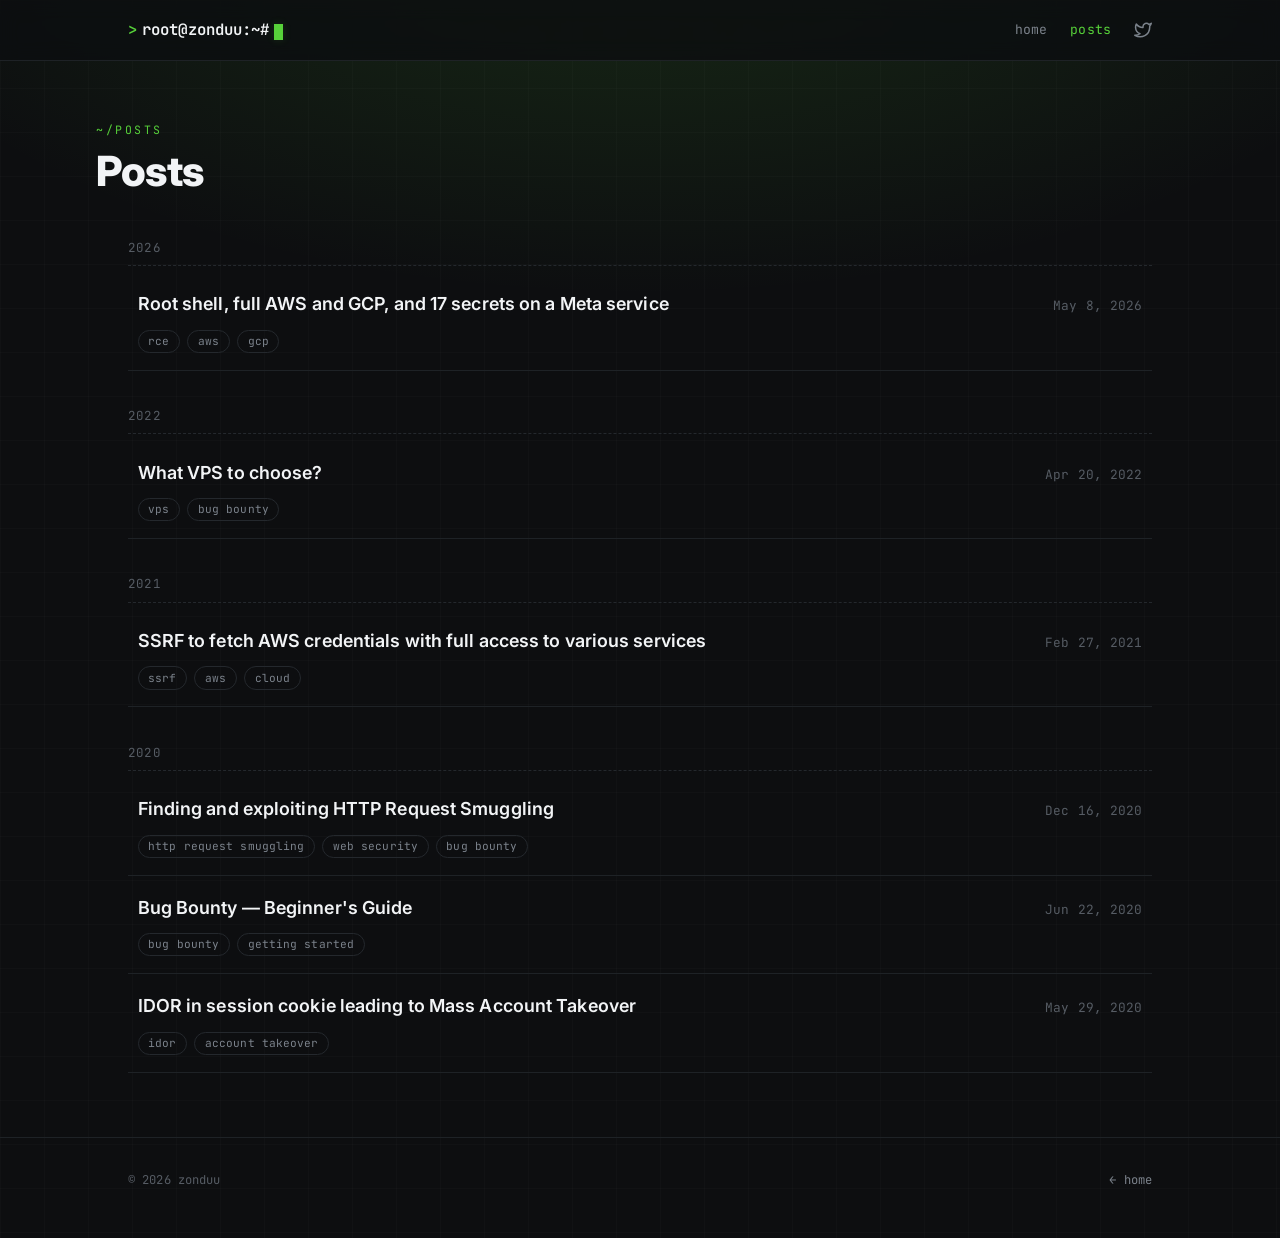
==== posts/index.html @ 7da5cb1d "Initial commit: zonduu static blog Co-Authored-By: Claude Opus 4.8 <noreply@anthropic.com>" ====
<!DOCTYPE html>
<html lang="en">
<head>
  <meta charset="UTF-8" />
  <meta name="viewport" content="width=device-width, initial-scale=1" />
  <title>Posts — zonduu</title>
  <meta name="description" content="Security write-ups by zonduu." />
  <meta name="theme-color" content="#0d0e10" />
  <link rel="icon" href="/assets/img/avatar.jpg" />
  <link rel="preconnect" href="https://fonts.googleapis.com" />
  <link rel="preconnect" href="https://fonts.gstatic.com" crossorigin />
  <link href="https://fonts.googleapis.com/css2?family=Inter:wght@400;500;600;700;800&family=JetBrains+Mono:wght@400;500;600&display=swap" rel="stylesheet" />
  <link rel="stylesheet" href="/assets/css/style.css" />
</head>
<body>
  <header class="site-header">
    <div class="wrap site-header__inner">
      <a class="logo" href="/">
        <span class="logo__prompt">&gt;</span>
        <span>root@zonduu:~#</span>
        <span class="logo__cursor" aria-hidden="true"></span>
      </a>
      <nav class="nav" aria-label="Primary">
        <a href="/">home</a>
        <a href="/posts/" aria-current="page">posts</a>
        <span class="nav__icons">
          <a href="https://twitter.com/zonduu1" target="_blank" rel="noopener" title="Twitter" aria-label="Twitter">
            <svg viewBox="0 0 24 24" fill="none" stroke="currentColor" stroke-width="2" stroke-linecap="round" stroke-linejoin="round"><path d="M23 3a10.9 10.9 0 0 1-3.14 1.53 4.48 4.48 0 0 0-7.86 3v1A10.66 10.66 0 0 1 3 4s-4 9 5 13a11.64 11.64 0 0 1-7 2c9 5 20 0 20-11.5a4.5 4.5 0 0 0-.08-.83A7.72 7.72 0 0 0 23 3z"/></svg>
          </a>
        </span>
      </nav>
    </div>
  </header>

  <main>
    <div class="wrap page-title">
      <span class="kicker">~/posts</span>
      <h1>Posts</h1>
    </div>

    <section class="wrap">
      <div class="post-year">2026</div>
      <ul class="post-list">
        <li class="post-item">
          <a class="post-item__link" href="/posts/meta-graphrag-rce/">
            <span class="post-item__title">Root shell, full AWS and GCP, and 17 secrets on a Meta service</span>
            <span class="post-item__date">May 8, 2026</span>
            <span class="post-item__tags">
              <span class="tag">rce</span>
              <span class="tag">aws</span>
              <span class="tag">gcp</span>
            </span>
          </a>
        </li>
      </ul>

      <div class="post-year">2022</div>
      <ul class="post-list">
        <li class="post-item">
          <a class="post-item__link" href="/posts/what-vps-to-choose/">
            <span class="post-item__title">What VPS to choose?</span>
            <span class="post-item__date">Apr 20, 2022</span>
            <span class="post-item__tags">
              <span class="tag">vps</span>
              <span class="tag">bug bounty</span>
            </span>
          </a>
        </li>
      </ul>

      <div class="post-year">2021</div>
      <ul class="post-list">
        <li class="post-item">
          <a class="post-item__link" href="/posts/ssrf-aws-credentials/">
            <span class="post-item__title">SSRF to fetch AWS credentials with full access to various services</span>
            <span class="post-item__date">Feb 27, 2021</span>
            <span class="post-item__tags">
              <span class="tag">ssrf</span>
              <span class="tag">aws</span>
              <span class="tag">cloud</span>
            </span>
          </a>
        </li>
      </ul>

      <div class="post-year">2020</div>
      <ul class="post-list">
        <li class="post-item">
          <a class="post-item__link" href="/posts/http-request-smuggling/">
            <span class="post-item__title">Finding and exploiting HTTP Request Smuggling</span>
            <span class="post-item__date">Dec 16, 2020</span>
            <span class="post-item__tags">
              <span class="tag">http request smuggling</span>
              <span class="tag">web security</span>
              <span class="tag">bug bounty</span>
            </span>
          </a>
        </li>
        <li class="post-item">
          <a class="post-item__link" href="/posts/bug-bounty-beginners-guide/">
            <span class="post-item__title">Bug Bounty — Beginner's Guide</span>
            <span class="post-item__date">Jun 22, 2020</span>
            <span class="post-item__tags">
              <span class="tag">bug bounty</span>
              <span class="tag">getting started</span>
            </span>
          </a>
        </li>
        <li class="post-item">
          <a class="post-item__link" href="/posts/idor-mass-account-takeover/">
            <span class="post-item__title">IDOR in session cookie leading to Mass Account Takeover</span>
            <span class="post-item__date">May 29, 2020</span>
            <span class="post-item__tags">
              <span class="tag">idor</span>
              <span class="tag">account takeover</span>
            </span>
          </a>
        </li>
      </ul>
    </section>
  </main>

  <footer class="site-footer">
    <div class="wrap site-footer__inner">
      <span>© <span data-year>2020</span> zonduu</span>
      <span><a href="/">← home</a></span>
    </div>
  </footer>

  <script src="/assets/js/main.js"></script>
</body>
</html>
---- assets/css/style.css ----
/* =========================================================================
   zonduu — terminal-flavored blog
   Hand-built. No framework. Edit the tokens below to reskin the whole site.
   ========================================================================= */

:root {
  /* Palette */
  --bg:            #0d0e10;
  --bg-grid:       rgba(255, 255, 255, 0.015);
  --surface:       #15171a;
  --surface-2:     #1b1e22;
  --border:        #24282d;
  --border-soft:   #1e2226;

  --text:          #c7ccd1;
  --text-dim:      #7b828b;
  --text-faint:    #565c64;
  --text-bright:   #f2f4f6;

  --accent:        #57d13a;   /* green — the original zonduu accent, refined */
  --accent-bright: #74e85a;
  --accent-dim:    #3a8f27;
  --accent-glow:   rgba(87, 209, 58, 0.16);

  /* Type */
  --font-sans: "Inter", ui-sans-serif, system-ui, -apple-system, "Segoe UI", Roboto, sans-serif;
  --font-mono: "JetBrains Mono", ui-monospace, SFMono-Regular, "SF Mono", Menlo, Consolas, monospace;

  /* Metrics */
  --measure: 68rem;         /* reading column (posts, header, footer) */
  --wide:    68rem;         /* keep everything aligned to one column */
  --radius:  10px;
  --gutter:  clamp(1.15rem, 5vw, 2rem);
}

* { box-sizing: border-box; }

html { -webkit-text-size-adjust: 100%; scroll-behavior: smooth; }
@media (prefers-reduced-motion: reduce) { html { scroll-behavior: auto; } }

body {
  margin: 0;
  background-color: var(--bg);
  background-image:
    linear-gradient(var(--bg-grid) 1px, transparent 1px),
    linear-gradient(90deg, var(--bg-grid) 1px, transparent 1px),
    radial-gradient(1200px 600px at 50% -10%, var(--accent-glow), transparent 70%);
  background-size: 44px 44px, 44px 44px, 100% 100%;
  color: var(--text);
  font-family: var(--font-sans);
  font-size: 16px;
  line-height: 1.68;
  letter-spacing: 0.1px;
  -webkit-font-smoothing: antialiased;
  text-rendering: optimizeLegibility;
  min-height: 100vh;
}

::selection { background: var(--accent); color: #05130a; }

a { color: inherit; text-decoration: none; }

:focus-visible {
  outline: 2px solid var(--accent);
  outline-offset: 3px;
  border-radius: 3px;
}

img { max-width: 100%; display: block; }

/* ---------- Layout ---------- */
.wrap {
  width: 100%;
  max-width: var(--wide);
  margin-inline: auto;
  padding-inline: var(--gutter);
}
.wrap--reading { max-width: var(--measure); }

/* ---------- Header ---------- */
.site-header {
  position: sticky;
  top: 0;
  z-index: 20;
  background: color-mix(in srgb, var(--bg) 82%, transparent);
  backdrop-filter: saturate(140%) blur(10px);
  -webkit-backdrop-filter: saturate(140%) blur(10px);
  border-bottom: 1px solid var(--border-soft);
}
.site-header__inner {
  display: flex;
  align-items: center;
  justify-content: space-between;
  gap: 1rem;
  height: 60px;
}
.logo {
  display: inline-flex;
  align-items: center;
  gap: 0.55ch;
  font-family: var(--font-mono);
  font-weight: 600;
  font-size: 0.98rem;
  color: var(--text-bright);
  white-space: nowrap;
}
.logo__prompt { color: var(--accent); }
.logo__cursor {
  display: inline-block;
  width: 9px;
  height: 1.05em;
  translate: 0 2px;
  background: var(--accent);
  box-shadow: 0 0 8px var(--accent-glow);
  animation: blink 1.15s steps(1) infinite;
}
@keyframes blink { 0%, 50% { opacity: 1; } 50.01%, 100% { opacity: 0; } }
@media (prefers-reduced-motion: reduce) { .logo__cursor { animation: none; } }

.nav { display: flex; align-items: center; gap: 1.4rem; }
.nav a {
  font-family: var(--font-mono);
  font-size: 0.82rem;
  letter-spacing: 0.3px;
  color: var(--text-dim);
  transition: color 0.15s ease;
}
.nav a:hover, .nav a[aria-current="page"] { color: var(--accent); }
.nav__icons { display: flex; gap: 0.9rem; }
.nav__icons a { color: var(--text-dim); display: grid; place-items: center; }
.nav__icons a:hover { color: var(--accent); }
.nav__icons svg { width: 18px; height: 18px; }

/* ---------- Hero (home) ---------- */
.hero {
  display: flex;
  flex-direction: column;
  align-items: center;
  text-align: center;
  padding: clamp(3rem, 9vw, 5.5rem) 0 2.5rem;
}
.hero__avatar {
  width: 148px;
  height: 148px;
  border-radius: 50%;
  object-fit: cover;
  border: 1px solid var(--border);
  box-shadow: 0 0 0 6px rgba(87, 209, 58, 0.05), 0 18px 50px -20px rgba(0,0,0,0.8);
}
.hero__name {
  margin: 1.4rem 0 0;
  font-size: clamp(2.3rem, 7vw, 3.1rem);
  font-weight: 800;
  letter-spacing: -0.03em;
  color: var(--text-bright);
  line-height: 1.05;
}
.hero__role {
  margin: 0.7rem 0 0;
  font-family: var(--font-mono);
  font-size: 0.86rem;
  letter-spacing: 0.4px;
  color: var(--text-dim);
}
.hero__role b { color: var(--accent); font-weight: 500; }
.hero__socials {
  display: flex;
  gap: 0.6rem;
  margin-top: 1.6rem;
}
.hero__socials a {
  width: 42px; height: 42px;
  display: grid; place-items: center;
  border: 1px solid var(--border);
  border-radius: var(--radius);
  color: var(--text-dim);
  background: var(--surface);
  transition: color 0.15s ease, border-color 0.15s ease, transform 0.15s ease;
}
.hero__socials a:hover {
  color: var(--accent);
  border-color: var(--accent-dim);
  transform: translateY(-2px);
}
.hero__socials svg { width: 19px; height: 19px; }
.hero__cta {
  margin-top: 2.2rem;
  font-family: var(--font-mono);
  font-size: 0.85rem;
  color: var(--text-dim);
  padding: 0.5rem 1rem;
  border: 1px solid var(--border);
  border-radius: var(--radius);
  transition: color 0.15s ease, border-color 0.15s ease;
}
.hero__cta:hover { color: var(--accent); border-color: var(--accent-dim); }
.hero__cta-prompt { color: var(--accent); }

/* ---------- Section kicker ---------- */
.kicker {
  font-family: var(--font-mono);
  font-size: 0.72rem;
  text-transform: uppercase;
  letter-spacing: 0.22em;
  color: var(--accent);
}
.section-head {
  display: flex;
  align-items: baseline;
  justify-content: space-between;
  gap: 1rem;
  margin: 2.5rem 0 0.5rem;
}
.section-head h2 {
  font-size: 1.05rem;
  font-weight: 600;
  color: var(--text-bright);
  margin: 0;
}
.section-head a {
  font-family: var(--font-mono);
  font-size: 0.78rem;
  color: var(--text-dim);
}
.section-head a:hover { color: var(--accent); }

/* ---------- Post list ---------- */
.post-year {
  font-family: var(--font-mono);
  font-size: 0.78rem;
  color: var(--text-faint);
  letter-spacing: 0.1em;
  margin: 2.2rem 0 0.4rem;
  padding-bottom: 0.4rem;
  border-bottom: 1px dashed var(--border);
}
.post-list { list-style: none; margin: 0; padding: 0; }
.post-item { border-bottom: 1px solid var(--border-soft); }
.post-item__link {
  display: grid;
  grid-template-columns: 1fr auto;
  align-items: baseline;
  gap: 0.5rem 1.5rem;
  padding: 1.05rem 0.6rem;
  border-radius: var(--radius);
  transition: background 0.15s ease, padding-left 0.15s ease;
}
.post-item__link:hover {
  background: var(--surface);
  padding-left: 1rem;
}
.post-item__title {
  font-size: 1.12rem;
  font-weight: 600;
  color: var(--text-bright);
  transition: color 0.15s ease;
}
.post-item__link:hover .post-item__title { color: var(--accent); }
.post-item__ext { color: var(--text-faint); font-weight: 400; font-size: 0.85em; }
.post-item__date {
  font-family: var(--font-mono);
  font-size: 0.8rem;
  color: var(--text-faint);
  white-space: nowrap;
}
.post-item__tags {
  grid-column: 1 / -1;
  display: flex;
  flex-wrap: wrap;
  gap: 0.45rem;
  margin-top: 0.15rem;
}
.tag {
  font-family: var(--font-mono);
  font-size: 0.7rem;
  color: var(--text-dim);
  border: 1px solid var(--border);
  border-radius: 999px;
  padding: 0.08rem 0.6rem;
}

/* ---------- Page title block ---------- */
.page-title {
  padding: clamp(2.2rem, 6vw, 3.4rem) 0 0.5rem;
}
.page-title h1 {
  font-size: clamp(1.9rem, 5vw, 2.6rem);
  font-weight: 800;
  letter-spacing: -0.02em;
  line-height: 1.1;
  color: var(--text-bright);
  margin: 0.4rem 0 0;
}

/* ---------- Article ---------- */
.post-meta {
  display: flex;
  flex-wrap: wrap;
  align-items: center;
  gap: 0.4rem 0.9rem;
  font-family: var(--font-mono);
  font-size: 0.8rem;
  color: var(--text-faint);
  margin-top: 1rem;
}
.post-meta .dot { color: var(--accent); }
.back-link {
  display: inline-flex;
  align-items: center;
  gap: 0.5ch;
  font-family: var(--font-mono);
  font-size: 0.8rem;
  color: var(--text-dim);
}
.back-link:hover { color: var(--accent); }

.prose { margin-top: 2rem; padding-bottom: 2rem; }
.prose > * + * { margin-top: 1.25rem; }
.prose h2 {
  font-size: 1.4rem;
  font-weight: 700;
  color: var(--text-bright);
  letter-spacing: -0.01em;
  margin-top: 2.6rem;
  scroll-margin-top: 80px;
}
.prose h2::before {
  content: "# ";
  color: var(--accent);
  font-family: var(--font-mono);
  font-weight: 500;
}
.prose h3 {
  font-size: 1.15rem;
  font-weight: 600;
  color: var(--text-bright);
  margin-top: 2rem;
}
.prose a {
  color: var(--accent);
  text-decoration: underline;
  text-decoration-color: var(--accent-dim);
  text-underline-offset: 3px;
  transition: text-decoration-color 0.15s ease;
}
.prose a:hover { text-decoration-color: var(--accent); }
.prose strong { color: var(--text-bright); font-weight: 600; }
.prose ul, .prose ol { padding-left: 1.4rem; }
.prose li + li { margin-top: 0.5rem; }
.prose li::marker { color: var(--accent-dim); }

.prose blockquote {
  margin: 1.6rem 0;
  padding: 0.8rem 1.2rem;
  border-left: 3px solid var(--accent);
  background: var(--surface);
  border-radius: 0 var(--radius) var(--radius) 0;
  color: var(--text);
}
.prose blockquote p { margin: 0; }

.prose figure { margin: 1.7rem 0; }
.prose figure img,
.prose > img {
  width: 100%;
  height: auto;
  border: 1px solid var(--border);
  border-radius: var(--radius);
  background: var(--surface);
}
.prose figure figcaption {
  margin-top: 0.6rem;
  font-family: var(--font-mono);
  font-size: 0.75rem;
  color: var(--text-faint);
  text-align: center;
}
.prose ol { padding-left: 1.4rem; }
.rating {
  font-family: var(--font-mono);
  font-size: 0.82rem;
  color: var(--accent-bright);
}

/* Tables (timelines, secret lists) */
.prose .table-scroll { overflow-x: auto; margin: 1.7rem 0; }
.prose table {
  width: 100%;
  border-collapse: collapse;
  font-size: 0.9rem;
}
.prose th, .prose td {
  text-align: left;
  padding: 0.55rem 0.85rem;
  border-bottom: 1px solid var(--border);
  vertical-align: top;
}
.prose thead th {
  font-family: var(--font-mono);
  font-size: 0.68rem;
  text-transform: uppercase;
  letter-spacing: 0.1em;
  color: var(--accent);
  border-bottom: 1px solid var(--border);
}
.prose tbody td:first-child {
  font-family: var(--font-mono);
  font-size: 0.82rem;
  color: var(--text-dim);
  white-space: nowrap;
}
.prose td code { white-space: nowrap; }

/* inline code */
.prose :not(pre) > code {
  font-family: var(--font-mono);
  font-size: 0.86em;
  background: var(--surface-2);
  border: 1px solid var(--border-soft);
  border-radius: 5px;
  padding: 0.1em 0.4em;
  color: var(--accent-bright);
}

/* code blocks */
.code {
  margin: 1.7rem 0;
  border: 1px solid var(--border);
  border-radius: var(--radius);
  overflow: hidden;
  background: #0b0c0e;
}
.code__bar {
  display: flex;
  align-items: center;
  justify-content: space-between;
  padding: 0.5rem 0.9rem;
  background: var(--surface);
  border-bottom: 1px solid var(--border);
  font-family: var(--font-mono);
  font-size: 0.72rem;
  color: var(--text-faint);
  letter-spacing: 0.08em;
  text-transform: uppercase;
}
.code__dots { display: inline-flex; gap: 6px; }
.code__dots i { width: 10px; height: 10px; border-radius: 50%; background: var(--border); }
.code__copy {
  font: inherit;
  background: none;
  border: 0;
  color: var(--text-dim);
  cursor: pointer;
  letter-spacing: 0.08em;
}
.code__copy:hover { color: var(--accent); }
.code pre {
  margin: 0;
  padding: 1rem 1.1rem;
  overflow-x: auto;
  font-family: var(--font-mono);
  font-size: 0.83rem;
  line-height: 1.6;
  color: #d6dae0;
  tab-size: 2;
}
.code pre code { font-family: inherit; background: none; border: 0; padding: 0; }

.post-footer {
  margin-top: 2.5rem;
  padding-top: 1.6rem;
  border-top: 1px solid var(--border);
  display: flex;
  align-items: center;
  justify-content: space-between;
  gap: 1rem;
}

/* ---------- Footer ---------- */
.site-footer {
  margin-top: 4rem;
  border-top: 1px solid var(--border-soft);
  padding: 2rem 0 3rem;
}
.site-footer__inner {
  display: flex;
  flex-wrap: wrap;
  align-items: center;
  justify-content: space-between;
  gap: 0.6rem;
  font-family: var(--font-mono);
  font-size: 0.76rem;
  color: var(--text-faint);
}
.site-footer a { color: var(--text-dim); }
.site-footer a:hover { color: var(--accent); }

/* ---------- Responsive ---------- */
@media (max-width: 560px) {
  body { font-size: 16px; }
  .nav { gap: 1rem; }
  .nav a span.nav__label { display: none; }
  .post-item__link { grid-template-columns: 1fr; }
  .post-item__date { order: -1; }
}
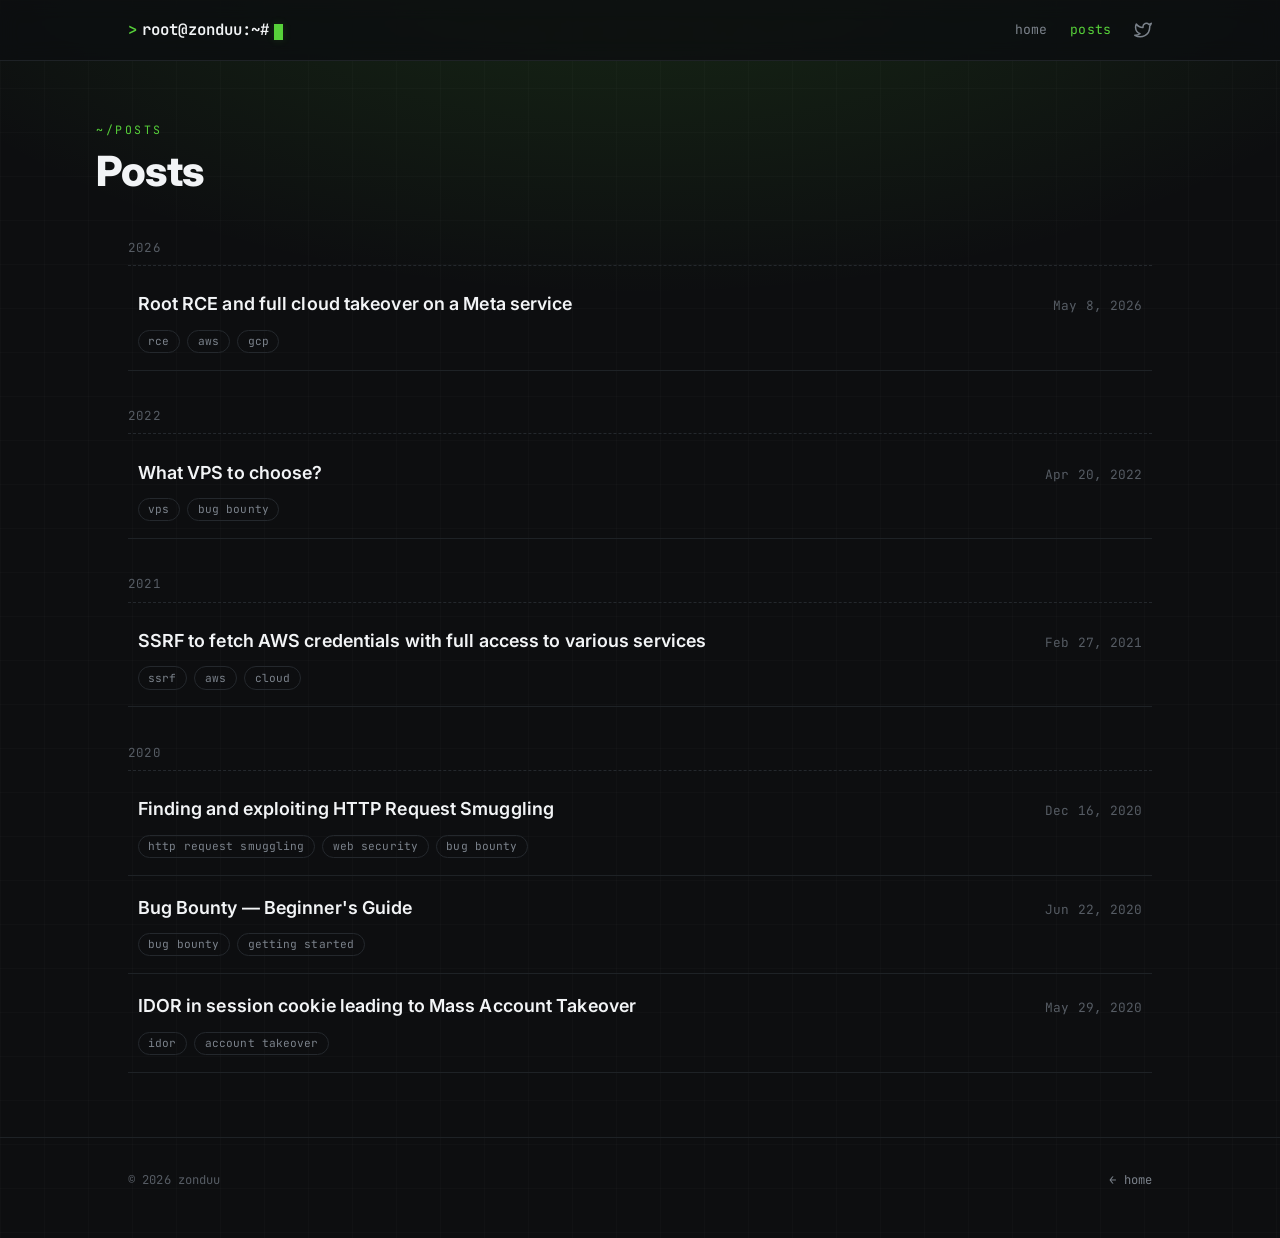
==== commit fb7a4280: "Retitle to Root RCE and full cloud takeover; tighten conclusion Co-Authored-By: Claude Opus 4.8 <nor" ====
--- a/posts/index.html
+++ b/posts/index.html
@@ -43,7 +43,7 @@
       <ul class="post-list">
         <li class="post-item">
           <a class="post-item__link" href="/posts/meta-graphrag-rce/">
-            <span class="post-item__title">Root shell, full AWS and GCP, and 17 secrets on a Meta service</span>
+            <span class="post-item__title">Root RCE and full cloud takeover on a Meta service</span>
             <span class="post-item__date">May 8, 2026</span>
             <span class="post-item__tags">
               <span class="tag">rce</span>
